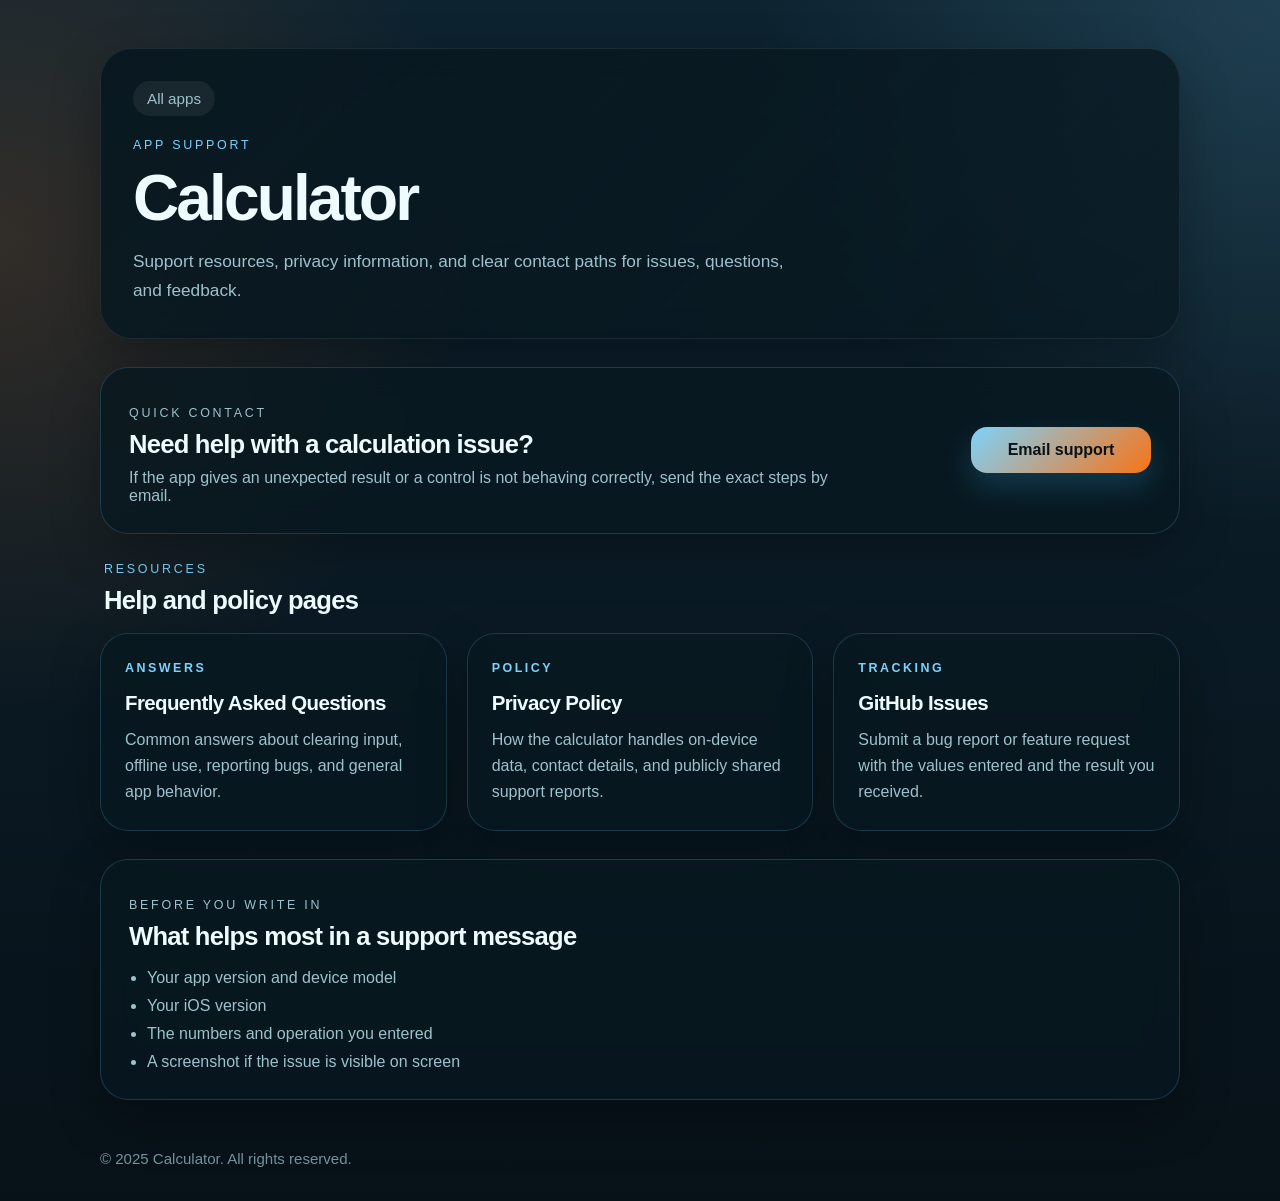
==== calculator/index.html @ 72785d3b "added calcualtor" ====
<!DOCTYPE html>
<html lang="en">

<head>
  <meta charset="UTF-8">
  <meta name="viewport" content="width=device-width, initial-scale=1.0">
  <title>Calculator Support</title>
  <link rel="stylesheet" href="css/index.css">
</head>

<body>
  <header class="hero">
    <div class="hero__content">
      <a href="../index.html" class="hero__back">All apps</a>
      <p class="hero__eyebrow">App Support</p>
      <h1>Calculator</h1>
      <p class="hero__lede">Support resources, privacy information, and clear contact paths for issues, questions, and
        feedback.</p>
    </div>
  </header>

  <main class="support-layout">
    <section class="support-panel support-panel--highlight">
      <div>
        <p class="panel-kicker">Quick contact</p>
        <h2>Need help with a calculation issue?</h2>
        <p>If the app gives an unexpected result or a control is not behaving correctly, send the exact steps by email.</p>
      </div>
      <a href="mailto:devdellsstudio@gmail.com" class="button button--primary">Email support</a>
    </section>

    <section class="support-section">
      <div class="section-heading">
        <p class="panel-kicker">Resources</p>
        <h2>Help and policy pages</h2>
      </div>

      <div class="support-grid">
        <a href="faq/faq.html" class="support-link">
          <article class="resource-card">
            <span class="resource-card__meta">Answers</span>
            <h3>Frequently Asked Questions</h3>
            <p>Common answers about clearing input, offline use, reporting bugs, and general app behavior.</p>
          </article>
        </a>

        <a href="privacy/privacy.html" class="support-link">
          <article class="resource-card">
            <span class="resource-card__meta">Policy</span>
            <h3>Privacy Policy</h3>
            <p>How the calculator handles on-device data, contact details, and publicly shared support reports.</p>
          </article>
        </a>

        <a href="https://github.com/Filipll97/sudoku365classic-support/issues/new" target="_blank" class="support-link">
          <article class="resource-card">
            <span class="resource-card__meta">Tracking</span>
            <h3>GitHub Issues</h3>
            <p>Submit a bug report or feature request with the values entered and the result you received.</p>
          </article>
        </a>
      </div>
    </section>

    <section class="support-panel">
      <div>
        <p class="panel-kicker">Before you write in</p>
        <h2>What helps most in a support message</h2>
      </div>
      <ul class="support-list">
        <li>Your app version and device model</li>
        <li>Your iOS version</li>
        <li>The numbers and operation you entered</li>
        <li>A screenshot if the issue is visible on screen</li>
      </ul>
    </section>
  </main>

  <footer>
    &copy; 2025 Calculator. All rights reserved.
  </footer>
</body>

</html>
---- calculator/css/index.css ----
:root {
  --bg: #071118;
  --bg-accent: #0d2330;
  --panel: rgba(8, 24, 32, 0.8);
  --panel-border: rgba(125, 211, 252, 0.18);
  --text-main: #eefcff;
  --text-muted: #9fc1cb;
  --accent: #7dd3fc;
  --accent-strong: #38bdf8;
  --card-shadow: 0 18px 50px rgba(0, 0, 0, 0.28);
}

* {
  box-sizing: border-box;
  margin: 0;
  padding: 0;
}

html,
body {
  min-height: 100%;
}

body {
  font-family: "Avenir Next", "Segoe UI", sans-serif;
  background:
    radial-gradient(circle at top right, rgba(125, 211, 252, 0.16), transparent 30%),
    radial-gradient(circle at left 20%, rgba(249, 115, 22, 0.16), transparent 30%),
    linear-gradient(180deg, var(--bg-accent) 0%, var(--bg) 100%);
  color: var(--text-main);
}

a {
  color: inherit;
  text-decoration: none;
}

.hero {
  padding: 48px 16px 28px;
}

.hero__content,
.support-layout,
footer {
  width: min(1080px, calc(100% - 32px));
  margin: 0 auto;
}

.hero__content {
  background: linear-gradient(135deg, rgba(8, 24, 32, 0.94), rgba(8, 24, 32, 0.72));
  border: 1px solid rgba(255, 255, 255, 0.08);
  border-radius: 32px;
  padding: 32px;
  box-shadow: var(--card-shadow);
  backdrop-filter: blur(14px);
}

.hero__back {
  display: inline-flex;
  align-items: center;
  padding: 9px 14px;
  border-radius: 999px;
  background: rgba(255, 255, 255, 0.06);
  color: var(--text-muted);
  font-size: 0.95rem;
  margin-bottom: 22px;
  transition: background-color 180ms ease, color 180ms ease;
}

.hero__back:hover {
  background: rgba(255, 255, 255, 0.1);
  color: var(--text-main);
}

.hero__eyebrow,
.panel-kicker {
  text-transform: uppercase;
  letter-spacing: 0.22em;
  font-size: 0.78rem;
  color: var(--accent);
}

.hero h1 {
  margin-top: 16px;
  font-size: clamp(2.5rem, 5vw, 4.6rem);
  letter-spacing: -0.045em;
  line-height: 0.95;
}

.hero__lede {
  max-width: 680px;
  margin-top: 18px;
  color: var(--text-muted);
  font-size: 1.08rem;
  line-height: 1.7;
}

.support-layout {
  display: grid;
  gap: 28px;
  padding: 0 0 40px;
}

.support-panel,
.resource-card {
  background: var(--panel);
  border: 1px solid var(--panel-border);
  border-radius: 28px;
  box-shadow: var(--card-shadow);
  backdrop-filter: blur(14px);
}

.support-panel {
  padding: 28px;
}

.support-panel--highlight {
  display: flex;
  align-items: center;
  justify-content: space-between;
  gap: 24px;
}

.support-panel h2,
.section-heading h2 {
  margin-top: 10px;
  font-size: clamp(1.55rem, 2vw, 2.1rem);
  letter-spacing: -0.03em;
}

.support-panel p {
  margin-top: 10px;
  max-width: 700px;
  color: var(--text-muted);
}

.button {
  display: inline-flex;
  align-items: center;
  justify-content: center;
  min-width: 180px;
  padding: 14px 20px;
  border-radius: 16px;
  font-weight: 700;
  transition: transform 180ms ease, box-shadow 180ms ease, background-color 180ms ease;
}

.button--primary {
  background: linear-gradient(135deg, #7dd3fc 0%, #f97316 100%);
  color: #091217;
  box-shadow: 0 14px 30px rgba(56, 189, 248, 0.2);
}

.button--primary:hover {
  transform: translateY(-2px);
  box-shadow: 0 18px 34px rgba(56, 189, 248, 0.26);
}

.support-section {
  display: grid;
  gap: 18px;
}

.section-heading {
  padding: 0 4px;
}

.support-grid {
  display: grid;
  grid-template-columns: repeat(auto-fit, minmax(240px, 1fr));
  gap: 20px;
}

.resource-card {
  height: 100%;
  padding: 24px;
  transition: transform 180ms ease, border-color 180ms ease, background-color 180ms ease;
}

.resource-card:hover {
  transform: translateY(-4px);
  border-color: rgba(125, 211, 252, 0.36);
  background: rgba(8, 24, 32, 0.95);
}

.resource-card__meta {
  display: inline-block;
  margin-bottom: 16px;
  color: var(--accent);
  font-size: 0.78rem;
  font-weight: 700;
  letter-spacing: 0.2em;
  text-transform: uppercase;
}

.resource-card h3 {
  font-size: 1.28rem;
  letter-spacing: -0.03em;
}

.resource-card p {
  margin-top: 12px;
  color: var(--text-muted);
  line-height: 1.65;
}

.support-list {
  margin-top: 18px;
  padding-left: 18px;
  color: var(--text-muted);
  display: grid;
  gap: 10px;
}

footer {
  padding: 10px 0 34px;
  color: #76949d;
  font-size: 0.94rem;
}

@media (max-width: 780px) {
  .hero {
    padding-top: 28px;
  }

  .hero__content {
    padding: 24px;
    border-radius: 26px;
  }

  .support-panel,
  .resource-card {
    border-radius: 22px;
  }

  .support-panel--highlight {
    flex-direction: column;
    align-items: flex-start;
  }

  .button {
    width: 100%;
  }
}
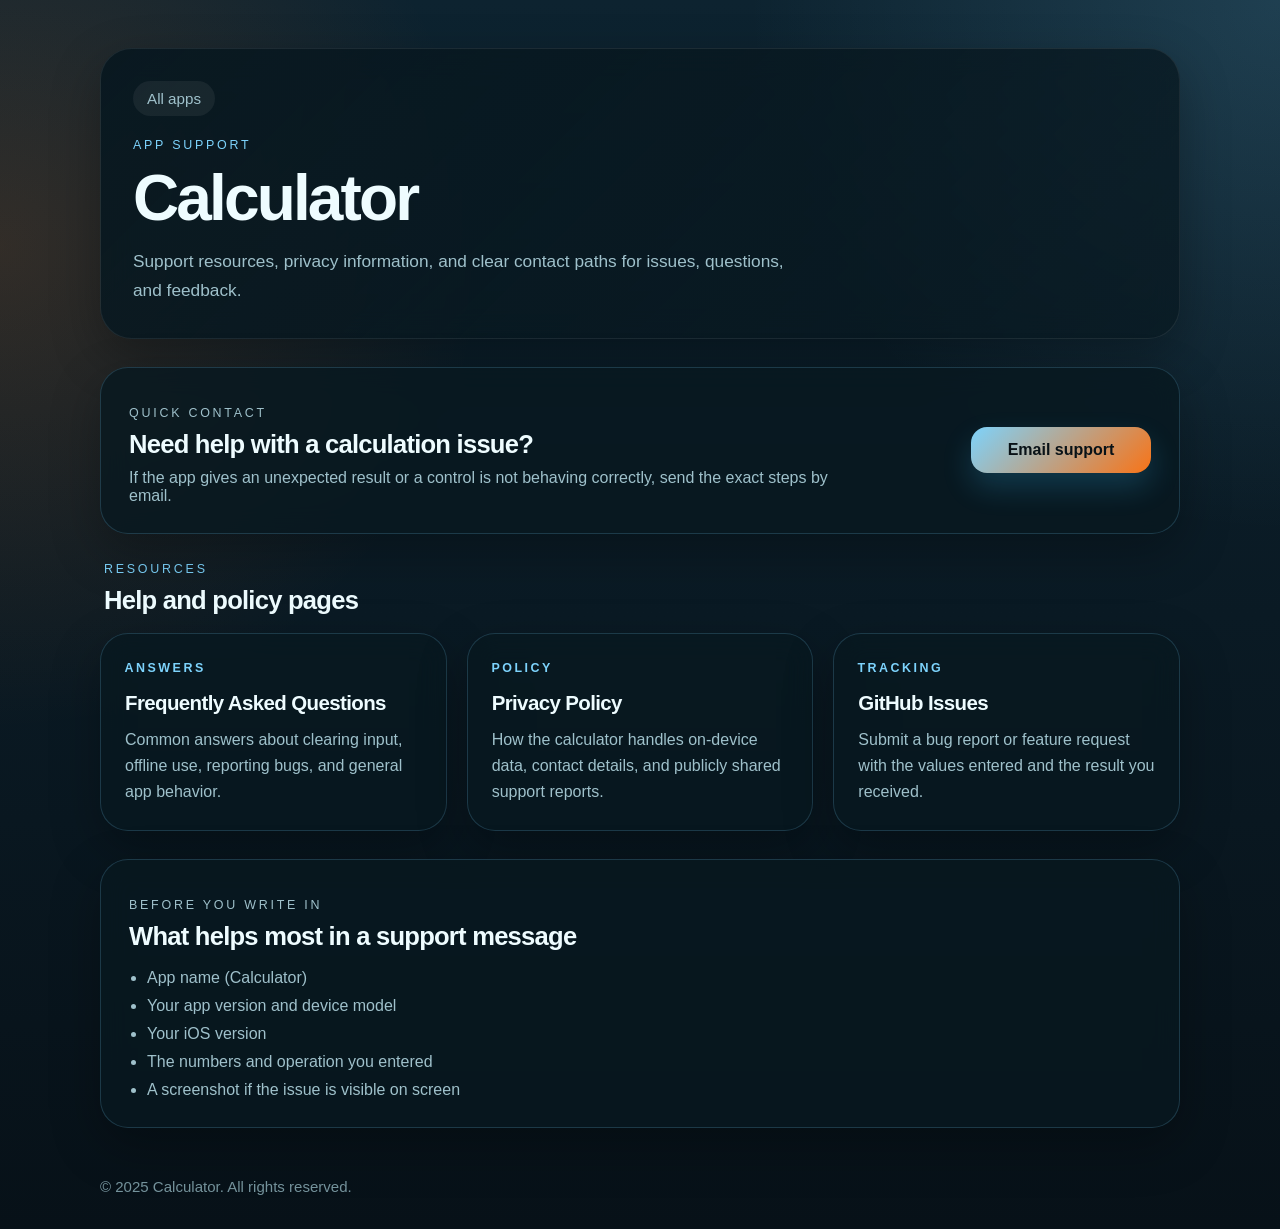
==== commit abe672ab: "updated pages" ====
--- a/calculator/index.html
+++ b/calculator/index.html
@@ -24,7 +24,8 @@
       <div>
         <p class="panel-kicker">Quick contact</p>
         <h2>Need help with a calculation issue?</h2>
-        <p>If the app gives an unexpected result or a control is not behaving correctly, send the exact steps by email.</p>
+        <p>If the app gives an unexpected result or a control is not behaving correctly, send the exact steps by email.
+        </p>
       </div>
       <a href="mailto:devdellsstudio@gmail.com" class="button button--primary">Email support</a>
     </section>
@@ -68,6 +69,7 @@
         <h2>What helps most in a support message</h2>
       </div>
       <ul class="support-list">
+        <li>App name (Calculator)</li>
         <li>Your app version and device model</li>
         <li>Your iOS version</li>
         <li>The numbers and operation you entered</li>
@@ -81,4 +83,4 @@
   </footer>
 </body>
 
-</html>
+</html>
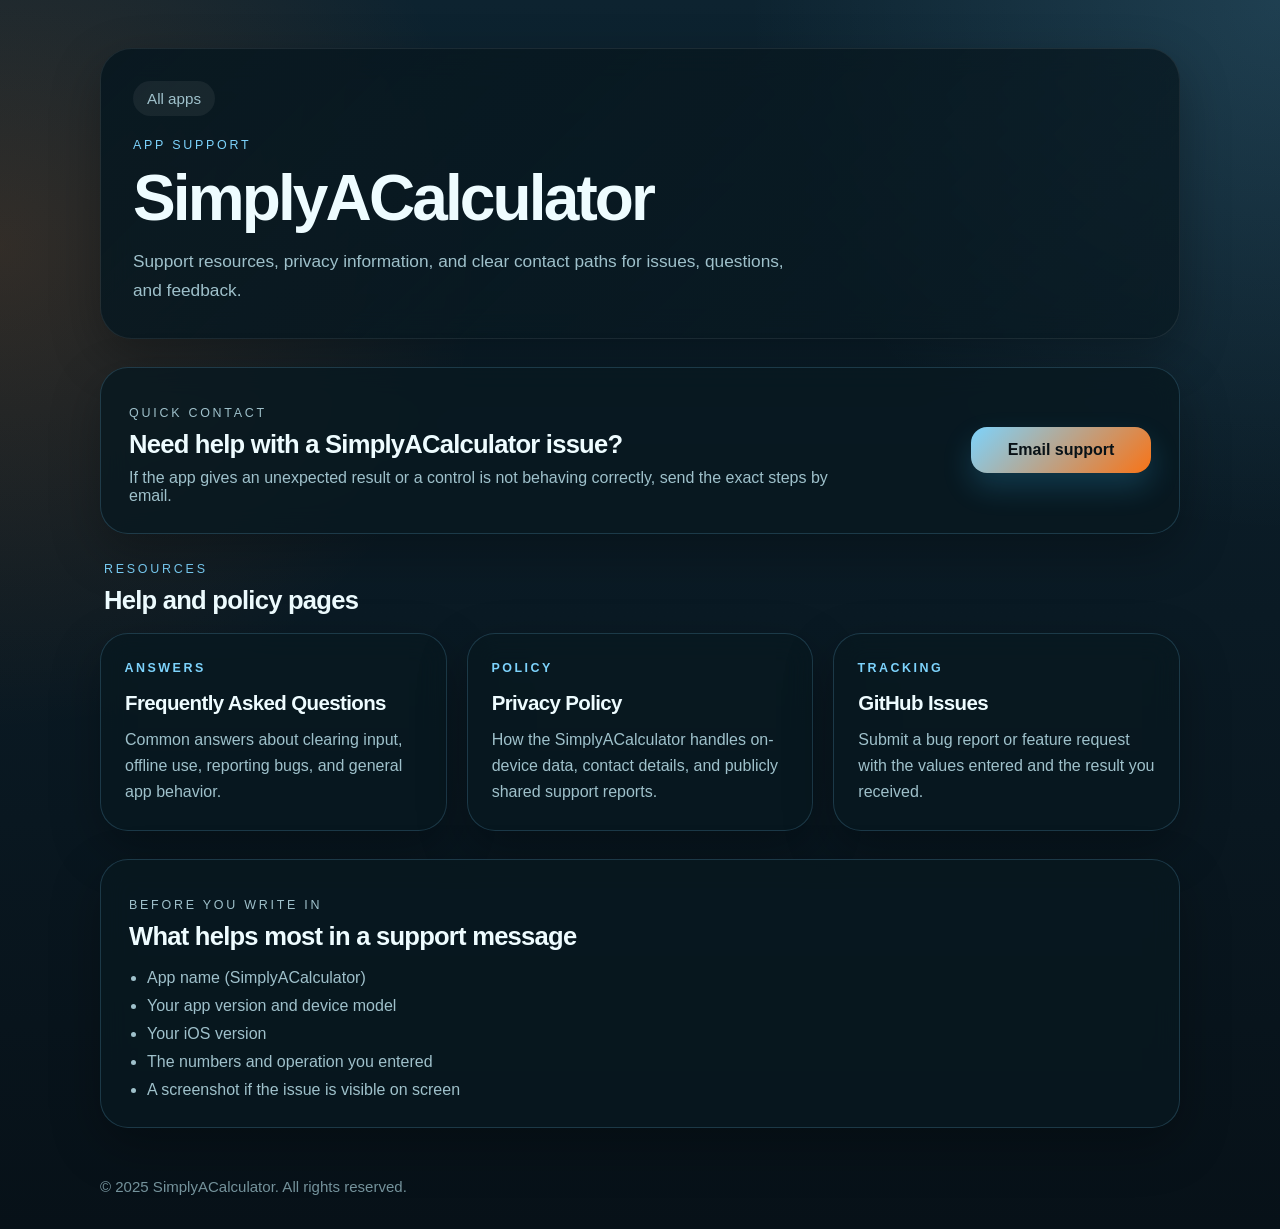
==== commit b754a6af: "Updated calculator app name and fixed paddings" ====
--- a/calculator/index.html
+++ b/calculator/index.html
@@ -4,7 +4,7 @@
 <head>
   <meta charset="UTF-8">
   <meta name="viewport" content="width=device-width, initial-scale=1.0">
-  <title>Calculator Support</title>
+  <title>SimplyACalculator Support</title>
   <link rel="stylesheet" href="css/index.css">
 </head>
 
@@ -13,7 +13,7 @@
     <div class="hero__content">
       <a href="../index.html" class="hero__back">All apps</a>
       <p class="hero__eyebrow">App Support</p>
-      <h1>Calculator</h1>
+      <h1>SimplyACalculator</h1>
       <p class="hero__lede">Support resources, privacy information, and clear contact paths for issues, questions, and
         feedback.</p>
     </div>
@@ -23,7 +23,7 @@
     <section class="support-panel support-panel--highlight">
       <div>
         <p class="panel-kicker">Quick contact</p>
-        <h2>Need help with a calculation issue?</h2>
+        <h2>Need help with a SimplyACalculator issue?</h2>
         <p>If the app gives an unexpected result or a control is not behaving correctly, send the exact steps by email.
         </p>
       </div>
@@ -49,11 +49,13 @@
           <article class="resource-card">
             <span class="resource-card__meta">Policy</span>
             <h3>Privacy Policy</h3>
-            <p>How the calculator handles on-device data, contact details, and publicly shared support reports.</p>
+            <p>How the SimplyACalculator handles on-device data, contact details, and publicly shared support reports.
+            </p>
           </article>
         </a>
 
-        <a href="https://github.com/Filipll97/sudoku365classic-support/issues/new" target="_blank" class="support-link">
+        <a href="https://github.com/Filipll97/DevDellsStudio-App-Support/issues/new" target="_blank"
+          class="support-link">
           <article class="resource-card">
             <span class="resource-card__meta">Tracking</span>
             <h3>GitHub Issues</h3>
@@ -69,7 +71,7 @@
         <h2>What helps most in a support message</h2>
       </div>
       <ul class="support-list">
-        <li>App name (Calculator)</li>
+        <li>App name (SimplyACalculator)</li>
         <li>Your app version and device model</li>
         <li>Your iOS version</li>
         <li>The numbers and operation you entered</li>
@@ -79,7 +81,7 @@
   </main>
 
   <footer>
-    &copy; 2025 Calculator. All rights reserved.
+    &copy; 2025 SimplyACalculator. All rights reserved.
   </footer>
 </body>
 
--- a/calculator/css/index.css
+++ b/calculator/css/index.css
@@ -19,6 +19,8 @@
 html,
 body {
   min-height: 100%;
+  background-color: var(--bg);
+  overscroll-behavior-y: none;
 }
 
 body {
@@ -220,7 +222,7 @@
 
 @media (max-width: 780px) {
   .hero {
-    padding-top: 28px;
+    padding: 28px 0 28px;
   }
 
   .hero__content {
